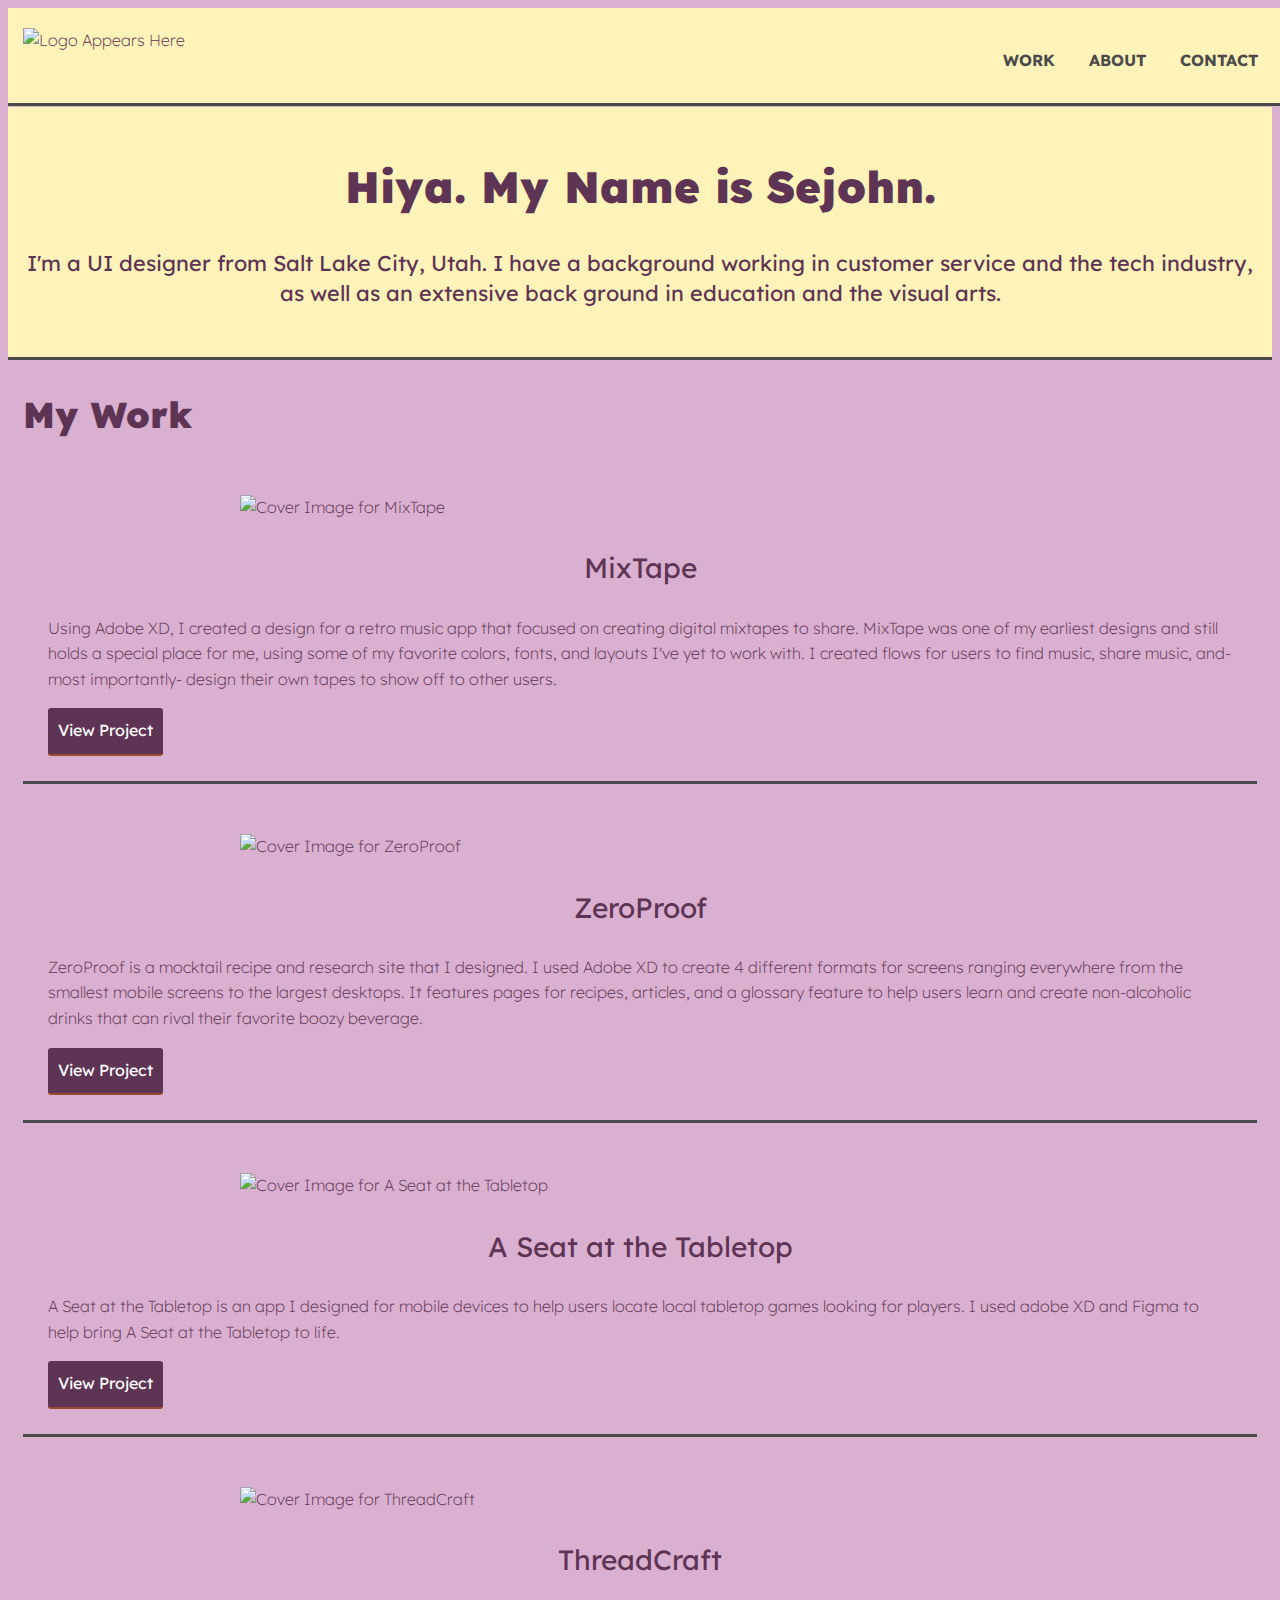
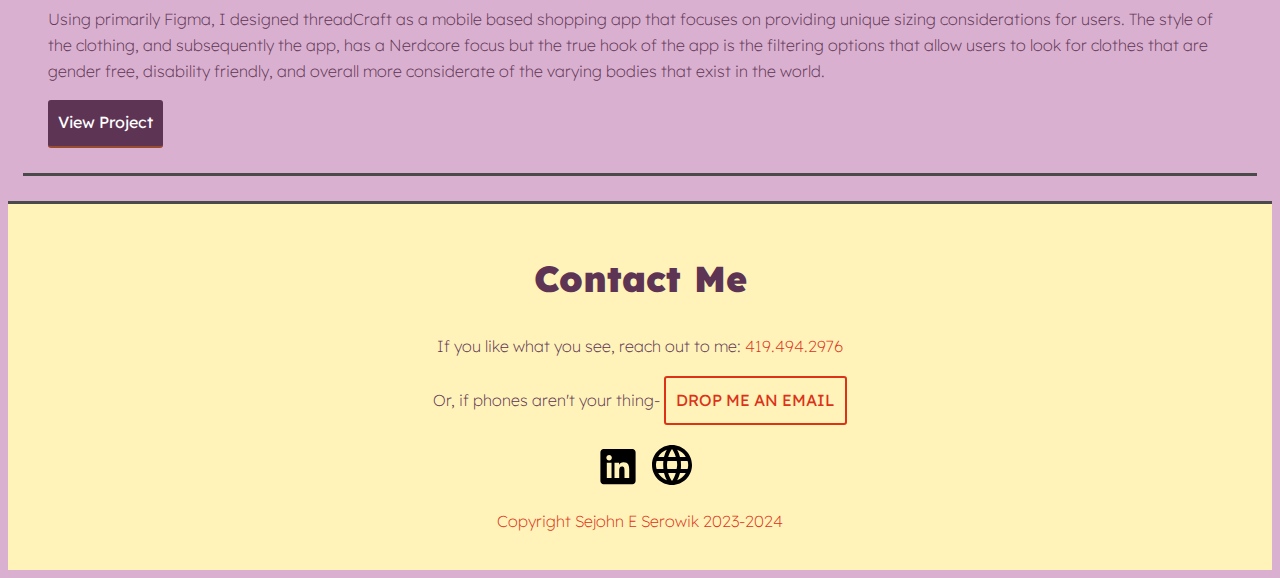
==== index.html @ 49f8db88 "MixTape sizing fixes, image restoration" ====
<!DOCTYPE html>
<html lang="en" dir="ltr">
<head>
    <meta charset="UTF-8">
    <meta name="viewport" content="width=device-width, initial-scale=1.0">
    <title>Sejohn Serowik, UI Designer</title>
    <link rel="stylesheet" type="text/css" href="https://cdnjs.cloudflare.com/ajax/libs/normalize/8.0.0/normalize.min.css">
    <link rel="stylesheet" type="text/css" href="css/style.css">
    <link rel="preconnect" href="https://fonts.googleapis.com">
    <link rel="preconnect" href="https://fonts.gstatic.com" crossorigin>
    <link href="https://fonts.googleapis.com/css2?family=Lexend:wght@200;400;900&display=swap" rel="stylesheet">
    <meta name="viewport" content="width=device-width, initial-scale=1">
</head>
<body>
    <header>
        <div class="container">
            <picture>
                <source srcset="img/Full Logo.svg" media="(max-width:767px)">
                <img src="img/Full Logo.svg" alt="Logo Appears Here" class="logo">
            </picture>
            <nav>
                <ul>
                    <li><a href="index.html">Work</a></li>
                    <li><a href="about.html">About</a></li>
                    <li><a href="#contact">Contact</a></li>
                </ul>
            </nav>
        </div>
    </header>
    <main>
        <div id="hero" >
            <div class="container">
                <section title="introduction">
                    <h1>
                    Hiya. My Name is Sejohn.
                    </h1>
                    <h4>
                    I'm a UI designer from Salt Lake City, Utah.
                    I have a background working in customer service and the tech industry, 
                    as well as an extensive back ground in education and the visual arts.
                    </h4>
                </section>
            </div>
        </div>
        <div id="projects" class="container">          
            <section title="My Work">
                <div>
                    <h2>
                        My Work
                    </h2>
                    <div class="row">
                        <article title="Project 1">
                            <!-- open row that holds (2) columns for project -->
                            <div title="column img">
                                <!-- open first column (used for image) -->
                                <picture>
                                    <source srcset="img/MixTape/MixTape Cover SVG.svg" media="(max-width:767px)">
                                    <img src="img/MixTape/MixTape Cover SVG.svg" alt="Cover Image for MixTape" class="projectcard">
                                </picture>
                            </div>
                            <div title="column txt">
                                <!-- open second column (used for text) -->
                                <h3>
                                    MixTape
                                </h3>
                                <!-- heading for the project -->
                                <p>
                                    <!-- open paragraph -->
                                    Using Adobe XD, I created a design for a retro music app that focused on creating digital
                                    mixtapes to share. MixTape was one of my earliest designs and still holds a special place for
                                    me, using some of my favorite colors, fonts, and layouts I've yet to work with. I created
                                    flows for users to find music, share music, and- most importantly- design their own tapes to
                                    show off to other users.
                                </p>
                                <!-- end paragraph -->
                                <a href="MixTape.html" class="button">View Project</a>
                                    <!-- button or link label -->
                            </div>
                            <!-- end second column -->
                        </article>
                        <!-- end row that holds (2) columns for project -->
                    </div>
                    <div class="row">
                        <article title="Project 2">
                            <!-- open row that holds (2) columns for project -->
                            <div title="column img">
                                <!-- open first column (used for image) -->
                                <picture>
                                    <source srcset="img/ZeroProof/ZeroProof Cover SVG.svg" media="(max-width:767px)">
                                    <img src="img/ZeroProof/ZeroProof Cover SVG.svg" alt="Cover Image for ZeroProof" class="projectcard">
                                </picture>
                            </div>
                            <div title="column txt">
                                <!-- open second column (used for text) -->
                                <h3>
                                    ZeroProof
                                </h3>
                                <!-- heading for the project -->
                                <p>
                                    <!-- open paragraph -->
                                    ZeroProof is a mocktail recipe and research site that I designed. I used Adobe XD to create
                                    4 different formats for screens ranging everywhere from the smallest mobile screens to the
                                    largest desktops. It features pages for recipes, articles, and a glossary feature to help users
                                    learn and create non-alcoholic drinks that can rival their favorite boozy beverage.
                                </p>
                                <!-- end paragraph -->
                                <a href="#" class="button">View Project</a>
                                <!-- button or link label -->
                            </div>
                            <!-- end second column -->
                        </article>
                        <!-- end row that holds (2) columns for project -->
                    </div>
                    <div class="row">
                        <article title="Project 3">
                            <!-- open row that holds (2) columns for project -->
                            <div title="column img">
                                <!-- open first column (used for image) -->
                                <picture>
                                    <source srcset="img/A Seat at the Tabletop/SatT Cover SVG.svg" media="(max-width:767px)">
                                    <img src="img/A Seat a the Tabletop/SatT Cover Svg.svg" alt="Cover Image for A Seat at the Tabletop" class="projectcard">
                                </picture>
                            </div>
                            <div title="column txt">
                                <!-- open second column (used for text) -->
                                <h3>
                                    A Seat at the Tabletop
                                </h3>
                                <!-- heading for the project -->
                                <p>
                                    <!-- open paragraph -->
                                    A Seat at the Tabletop is an app I designed for mobile devices to help users locate local
                                    tabletop games looking for players. I used adobe XD and Figma to help bring A Seat at the
                                    Tabletop to life.
                                </p>
                                <!-- end paragraph -->
                                <a href="#" class="button">View Project</a>
                                <!-- button or link label -->
                            </div>
                            <!-- end second column -->
                        </article>
                        <!-- end row that holds (2) columns for project -->
                    </div>
                    <div class="row">
                        <article title="Project 4">
                            <!-- open row that holds (2) columns for project -->
                            <div title="column img">
                                <!-- open first column (used for image) -->
                                <picture>
                                    <source srcset="img/ThreadCraft/ThreadCraft Cover SVG.svg" media="(max-width:767px)">
                                    <img src="img/ThreadCraft/ThreadCraft Cover SVG.svg" alt="Cover Image for ThreadCraft" class="projectcard">
                                </picture>
                            </div>
                            <div title="column txt">
                                <!-- open second column (used for text) -->
                                <h3>
                                    ThreadCraft
                                </h3>
                                <!-- heading for the project -->
                                <p>
                                    <!-- open paragraph -->
                                    Using primarily Figma, I designed threadCraft as a mobile based shopping app that focuses
                                    on providing unique sizing considerations for users. The style of the clothing, and
                                    subsequently the app, has a Nerdcore focus but the true hook of the app is the filtering
                                    options that allow users to look for clothes that are gender free, disability friendly, and
                                    overall more considerate of the varying bodies that exist in the world.
                                </p>
                                <!-- end paragraph -->
                                <a href="#" class="button">View Project</a>
                                <!-- button or link label -->
                            </div>
                            <!-- end second column -->
                        </article>
                        <!-- end row that holds (2) columns for project -->
                    </div>
                </div>

            </section>
        </div>
    </main>
    <footer id="contact">
        <div class="container">
            <!-- start footer content -->
            <h2>Contact Me</h2>
            <p>
                If you like what you see, reach out to me:
                <a href="tel:#">419.494.2976</a>
            </p>
            <div>
                Or, if phones aren't your thing-
                <a href="mailto:sejohnserowik@gmail.com" class="button contact">Drop me an Email</a>
            </div>
            <div>
                <!--Social Media Layout and Placeholders-->
                <a href="https://www.linkedin.com/in/sejohn-serowik-56a2a928a/" target="_blank">
                    <svg xmlns="http://www.w3.org/2000/svg" x="0px" y="0px" width="60" height="60" viewBox="0,0,256,156"
                    style="fill:#000000;">
                    <g transform="translate(25.6,25.6) scale(0.8,0.8)"><g fill="#000000" fill-rule="nonzero" stroke="none" stroke-width="1" stroke-linecap="butt" stroke-linejoin="miter" stroke-miterlimit="10" stroke-dasharray="" stroke-dashoffset="0" font-family="none" font-weight="none" font-size="none" text-anchor="none" style="mix-blend-mode: normal"><g transform="scale(8.53333,8.53333)"><path d="M24,4h-18c-1.105,0 -2,0.895 -2,2v18c0,1.105 0.895,2 2,2h18c1.105,0 2,-0.895 2,-2v-18c0,-1.105 -0.895,-2 -2,-2zM10.954,22h-2.95v-9.492h2.95zM9.449,11.151c-0.951,0 -1.72,-0.771 -1.72,-1.72c0,-0.949 0.77,-1.719 1.72,-1.719c0.948,0 1.719,0.771 1.719,1.719c0,0.949 -0.771,1.72 -1.719,1.72zM22.004,22h-2.948v-4.616c0,-1.101 -0.02,-2.517 -1.533,-2.517c-1.535,0 -1.771,1.199 -1.771,2.437v4.696h-2.948v-9.492h2.83v1.297h0.04c0.394,-0.746 1.356,-1.533 2.791,-1.533c2.987,0 3.539,1.966 3.539,4.522z"></path></g></g></g>
                    </svg>
                <a href="https://sejohnserowikc29a.myportfolio.com/" target="_blank">
                    <svg height="40px" version="1.1" viewBox="0 0 20 20" width="40px" xmlns="http://www.w3.org/2000/svg" xmlns:sketch="http://www.bohemiancoding.com/sketch/ns" xmlns:xlink="http://www.w3.org/1999/xlink"><title/><desc/><defs/><g fill="none" fill-rule="evenodd" id="Page-1" stroke="none" stroke-width="1"><g fill="#000000" id="Core" transform="translate(-296.000000, -296.000000)"><g id="language" transform="translate(296.000000, 296.000000)"><path d="M10,0 C4.5,0 0,4.5 0,10 C0,15.5 4.5,20 10,20 C15.5,20 20,15.5 20,10 C20,4.5 15.5,0 10,0 L10,0 Z M16.9,6 L14,6 C13.7,4.7 13.2,3.6 12.6,2.4 C14.4,3.1 16,4.3 16.9,6 L16.9,6 Z M10,2 C10.8,3.2 11.5,4.5 11.9,6 L8.1,6 C8.5,4.6 9.2,3.2 10,2 L10,2 Z M2.3,12 C2.1,11.4 2,10.7 2,10 C2,9.3 2.1,8.6 2.3,8 L5.7,8 C5.6,8.7 5.6,9.3 5.6,10 C5.6,10.7 5.7,11.3 5.7,12 L2.3,12 L2.3,12 Z M3.1,14 L6,14 C6.3,15.3 6.8,16.4 7.4,17.6 C5.6,16.9 4,15.7 3.1,14 L3.1,14 Z M6,6 L3.1,6 C4.1,4.3 5.6,3.1 7.4,2.4 C6.8,3.6 6.3,4.7 6,6 L6,6 Z M10,18 C9.2,16.8 8.5,15.5 8.1,14 L11.9,14 C11.5,15.4 10.8,16.8 10,18 L10,18 Z M12.3,12 L7.7,12 C7.6,11.3 7.5,10.7 7.5,10 C7.5,9.3 7.6,8.7 7.7,8 L12.4,8 C12.5,8.7 12.6,9.3 12.6,10 C12.6,10.7 12.4,11.3 12.3,12 L12.3,12 Z M12.6,17.6 C13.2,16.5 13.7,15.3 14,14 L16.9,14 C16,15.7 14.4,16.9 12.6,17.6 L12.6,17.6 Z M14.4,12 C14.5,11.3 14.5,10.7 14.5,10 C14.5,9.3 14.4,8.7 14.4,8 L17.8,8 C18,8.6 18.1,9.3 18.1,10 C18.1,10.7 18,11.4 17.8,12 L14.4,12 L14.4,12 Z" id="Shape"/></svg>
            </div>
            <p>
                Copyright Sejohn E Serowik 2023-2024
            </p>
        </div>
        <!-- end footer content -->
    </footer>
</body>
</html>
---- css/style.css ----
/*
Colors Used:
Primary Color (Melanie): #d9b0cf: 
Secondary Color (Eggplant): #5e3454:
Link Color (Thunderbird): #db3218:
Link Color-Hover (Pesto): #897b34:
Header/Footer BG : #fff3b9:

Fonts Used
Primary Font : Lexend
*/
header {
    background-color: #fff3b9;
    text-align: center;
    padding: 10px 0;
    border-bottom: 3px solid #4a4a4a;
    position:fixed;
    width: 100%;
  }
  nav > ul {
    list-style-type: none;
    padding: 0;
   }
  nav > ul> li {
    display: inline-block;
  }
  nav > ul > li > a {
    padding: 0 15px;
    text-transform: uppercase;
    font-weight: 700;
    color: #4a4a4a;
  }
  
body {
      background-color:#d9b0cf;
      font-family:'Lexend', sans-serif;
      font-size: 16px;
      font-weight: 200;
      line-height: 1.6;
      color: #5e3454;
  }

  main {
    padding-top: 170px;
  }
  
  h1, h2, h3, h4 {
      line-height: 1.4;
    }
    h1 {
      font-size: 2.75em;
      font-weight: 900;
    }
    
    h2 {
      font-size: 2.25em;
      font-weight: 900;
    }
    
    h3 {
      font-size: 1.75em;
      font-weight: 400;
    }
    h4 {
      font-size: 1.35em;
      font-weight: 400;
      text-align: center;
    }
  img {
      width: 100%;
    } 
  /*Buttons*/
    .button {
      display: inline-block;
      background-color: #5e3454;
      color: #ffffff !important; /* needed to override the default link color */
      font-weight: 400;
      padding: 10px;
      border-radius: 3px;
      border-bottom: 2px solid #994c30; /* width of the border, type, color */
      transition: 0.2s opacity;
    }
    .button:hover {
      opacity: 0.8; /* Reduces the opacity of the button to 80% */
      text-decoration: none;
    }
    .button.contact {
      background-color: transparent;
      color: #db3218 !important;
      text-transform: uppercase;
      border: 2px solid #db3218;
    }
    .button.contact:hover {
      background-color: #5e3454;
      color: #ffffff !important;
    }
  /* Links*/
    a {
      color: #db3218;
      text-decoration: none; /* No underlining */
    }
    a:visited { /* visited link */
      color: #db3218;
    }
    a:hover {
      color: #897b34;
      text-decoration: underline; /* Underlining when hovering over a link */
    } 
    a:hover,
    a:focus {
      color: #897b34;
      text-decoration: underline;
    }
    a:active { /* selected link */
      color: #581b04;
    }
/*Layout Styling*/
    .container {
      padding: 0 15px;
    }
    #projects .row {
      margin: 25px 0; /* 25px top and bottom, 0 left and right */
    }
    .row {
      border-bottom: 3px solid #4a4a4a;
      padding: 25px;
    }
    #hero h1 {
      text-align: center; /* Centers text */
    }
    h3 {
      text-align: center;
    }
    .logo {
      max-width: 250px;
    }
    .projectcard {
      max-width: 800px;
      display: block;
      margin-left: auto;
      margin-right: auto;
    }
    #hero {
      background-color: #fff3b9;
      padding: 20px 0;
      display: inline-block;
      width: 100%;
      border-bottom: 3px solid #4a4a4a;
    }
footer {
      background-color: #fff3b9;
      margin: 0;
      padding: 20px;
      border-top: 3px solid #4a4a4a;
      text-align: center;
    }

/* Media Queries */

/* ==============================
Medium devices (640px and larger)
================================= */
@media only screen and (min-width: 640px) {
  header {
    text-align: unset;
    padding: 20px 0 13px;
    }

  nav {
    width: auto;
    float: right;
    margin-top: 4px;
    }
  main {
    padding-top: 99px;
  }
  }

/* ==============================
Large devices (1024px or larger)
================================= */
@media only screen and (min-width: 1024px) {
}

/* ==============================
X-large devices (1440px or larger)
================================= */
@media only screen and (min-width: 1440px) {
}

/* ==============================
Extra-large devices (1920px or larger)
================================= */
@media only screen and (min-width: 1920px) {
}
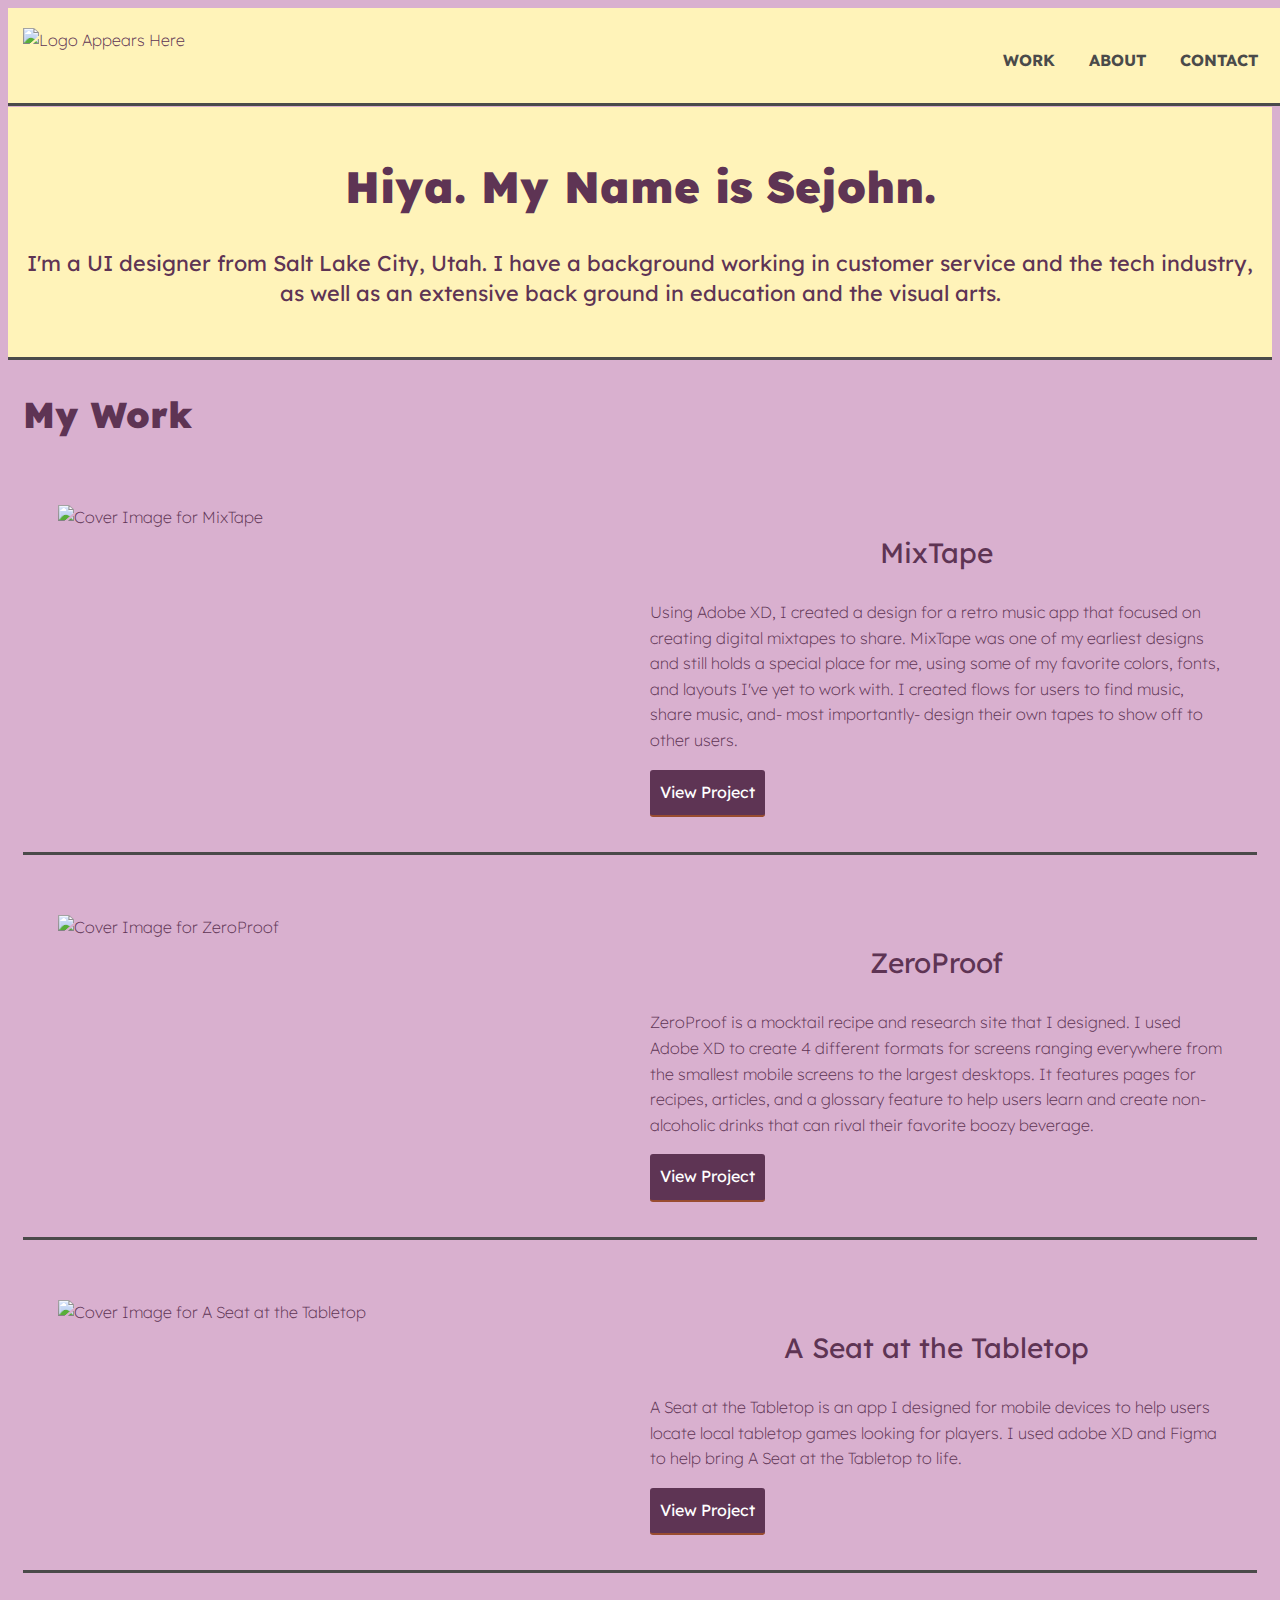
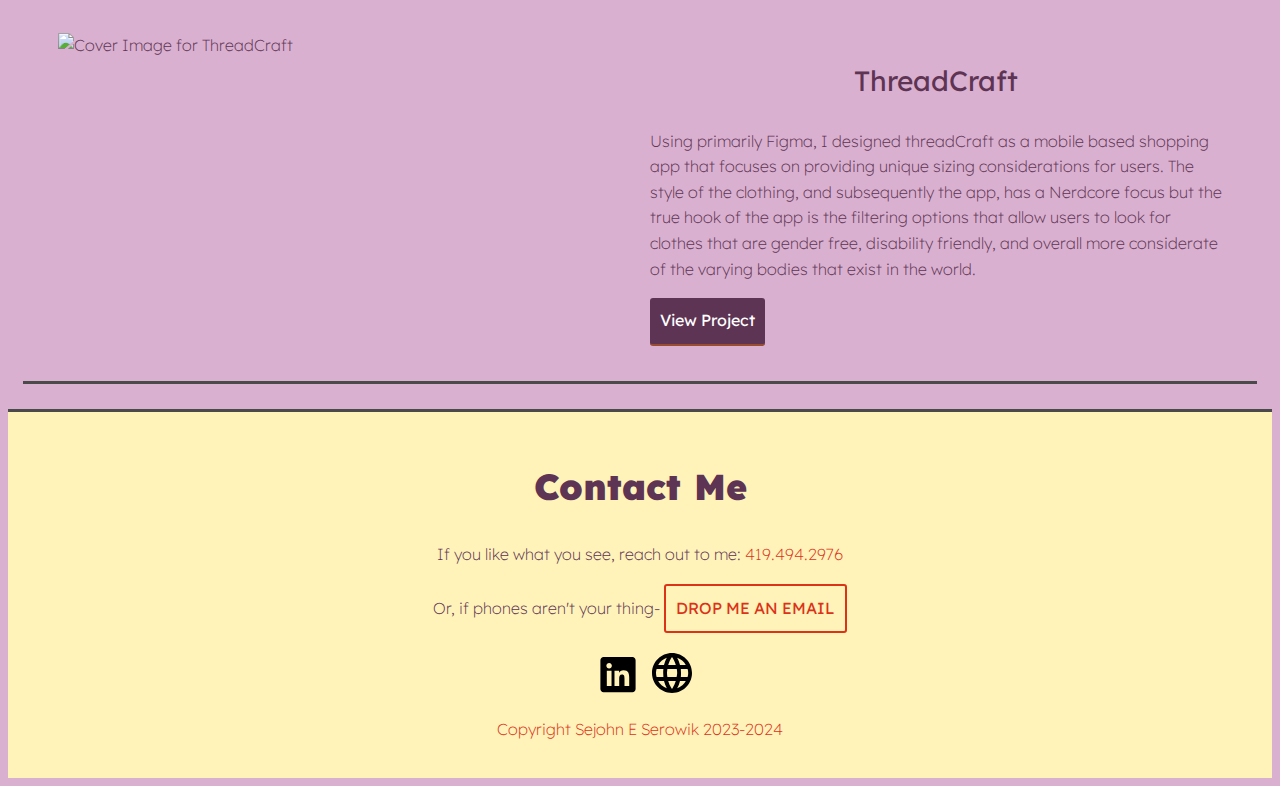
==== commit e83eb795: "added columns" ====
--- a/index.html
+++ b/index.html
@@ -49,6 +49,7 @@
                         My Work
                     </h2>
                     <div class="row">
+                        <div class="col-md-6">
                         <article title="Project 1">
                             <!-- open row that holds (2) columns for project -->
                             <div title="column img">
@@ -58,6 +59,8 @@
                                     <img src="img/MixTape/MixTape Cover SVG.svg" alt="Cover Image for MixTape" class="projectcard">
                                 </picture>
                             </div>
+                        </div>
+                        <div class="col-md-6">
                             <div title="column txt">
                                 <!-- open second column (used for text) -->
                                 <h3>
@@ -77,12 +80,14 @@
                                     <!-- button or link label -->
                             </div>
                             <!-- end second column -->
-                        </article>
-                        <!-- end row that holds (2) columns for project -->
-                    </div>
-                    <div class="row">
+                        </div>
+                        </article>
+                        
+                        <!-- end row that holds (2) columns for project -->
+                    </div>
+                    <div class="row">
+                        <div class="col-md-6">
                         <article title="Project 2">
-                            <!-- open row that holds (2) columns for project -->
                             <div title="column img">
                                 <!-- open first column (used for image) -->
                                 <picture>
@@ -90,7 +95,10 @@
                                     <img src="img/ZeroProof/ZeroProof Cover SVG.svg" alt="Cover Image for ZeroProof" class="projectcard">
                                 </picture>
                             </div>
-                            <div title="column txt">
+                        </div>
+                        <div class="col-md-6">
+                            <div title="column txt">
+                        
                                 <!-- open second column (used for text) -->
                                 <h3>
                                     ZeroProof
@@ -108,10 +116,12 @@
                                 <!-- button or link label -->
                             </div>
                             <!-- end second column -->
-                        </article>
-                        <!-- end row that holds (2) columns for project -->
-                    </div>
-                    <div class="row">
+                        </div>
+                        </article>
+                        <!-- end row that holds (2) columns for project -->
+                    </div>
+                    <div class="row">
+                        <div class="col-md-6">
                         <article title="Project 3">
                             <!-- open row that holds (2) columns for project -->
                             <div title="column img">
@@ -121,6 +131,8 @@
                                     <img src="img/A Seat a the Tabletop/SatT Cover Svg.svg" alt="Cover Image for A Seat at the Tabletop" class="projectcard">
                                 </picture>
                             </div>
+                        </div>
+                        <div class="col-md-6">
                             <div title="column txt">
                                 <!-- open second column (used for text) -->
                                 <h3>
@@ -137,11 +149,13 @@
                                 <a href="#" class="button">View Project</a>
                                 <!-- button or link label -->
                             </div>
-                            <!-- end second column -->
-                        </article>
-                        <!-- end row that holds (2) columns for project -->
-                    </div>
-                    <div class="row">
+                        </div>
+                            <!-- end second column -->
+                        </article>
+                        <!-- end row that holds (2) columns for project -->
+                    </div>
+                    <div class="row">
+                        <div class="col-md-6">
                         <article title="Project 4">
                             <!-- open row that holds (2) columns for project -->
                             <div title="column img">
@@ -151,6 +165,8 @@
                                     <img src="img/ThreadCraft/ThreadCraft Cover SVG.svg" alt="Cover Image for ThreadCraft" class="projectcard">
                                 </picture>
                             </div>
+                        </div>
+                        <div class="col-md-6">
                             <div title="column txt">
                                 <!-- open second column (used for text) -->
                                 <h3>
@@ -169,6 +185,7 @@
                                 <a href="#" class="button">View Project</a>
                                 <!-- button or link label -->
                             </div>
+                        </div>
                             <!-- end second column -->
                         </article>
                         <!-- end row that holds (2) columns for project -->
--- a/css/style.css
+++ b/css/style.css
@@ -39,7 +39,7 @@
       line-height: 1.6;
       color: #5e3454;
   }
-
+ 
   main {
     padding-top: 170px;
   }
@@ -114,7 +114,7 @@
     a:active { /* selected link */
       color: #581b04;
     }
-/*Layout Styling*/
+  /*Layout Styling*/
     .container {
       padding: 0 15px;
     }
@@ -125,6 +125,11 @@
       border-bottom: 3px solid #4a4a4a;
       padding: 25px;
     }
+    .row::after {
+      content: "";
+      clear: both;
+      display: table;
+    }
     #hero h1 {
       text-align: center; /* Centers text */
     }
@@ -135,7 +140,7 @@
       max-width: 250px;
     }
     .projectcard {
-      max-width: 800px;
+      max-width: 600px;
       display: block;
       margin-left: auto;
       margin-right: auto;
@@ -147,6 +152,11 @@
       width: 100%;
       border-bottom: 3px solid #4a4a4a;
     }
+[class*="col-"] {
+  float: left;
+  padding: 10px;
+  box-sizing: border-box;
+  } 
 footer {
       background-color: #fff3b9;
       margin: 0;
@@ -155,12 +165,13 @@
       text-align: center;
     }
 
-/* Media Queries */
+  /* Media Queries */
 
 /* ==============================
 Medium devices (640px and larger)
 ================================= */
-@media only screen and (min-width: 640px) {
+
+  @media only screen and (min-width: 640px) {
   header {
     text-align: unset;
     padding: 20px 0 13px;
@@ -174,6 +185,9 @@
   main {
     padding-top: 99px;
   }
+  .col-md-6 {
+    width: 50%;
+  }
   }
 
 /* ==============================
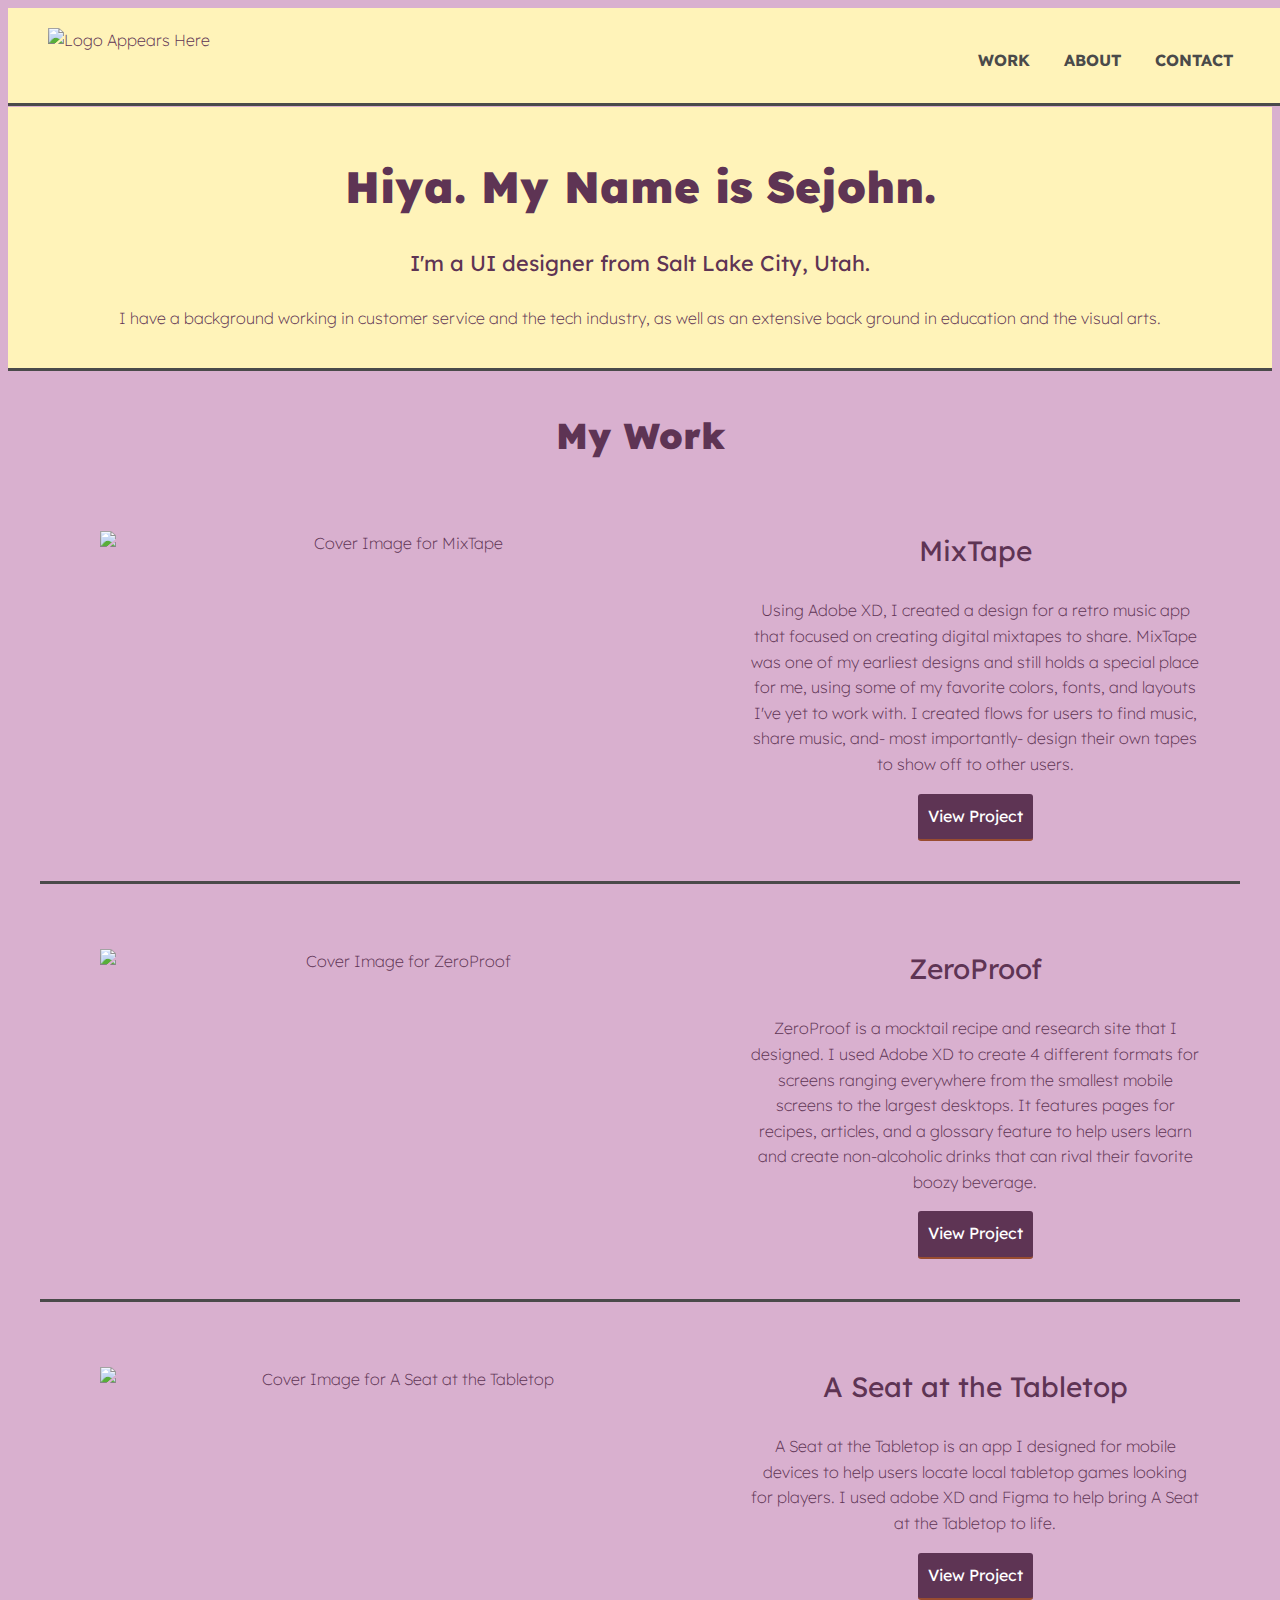
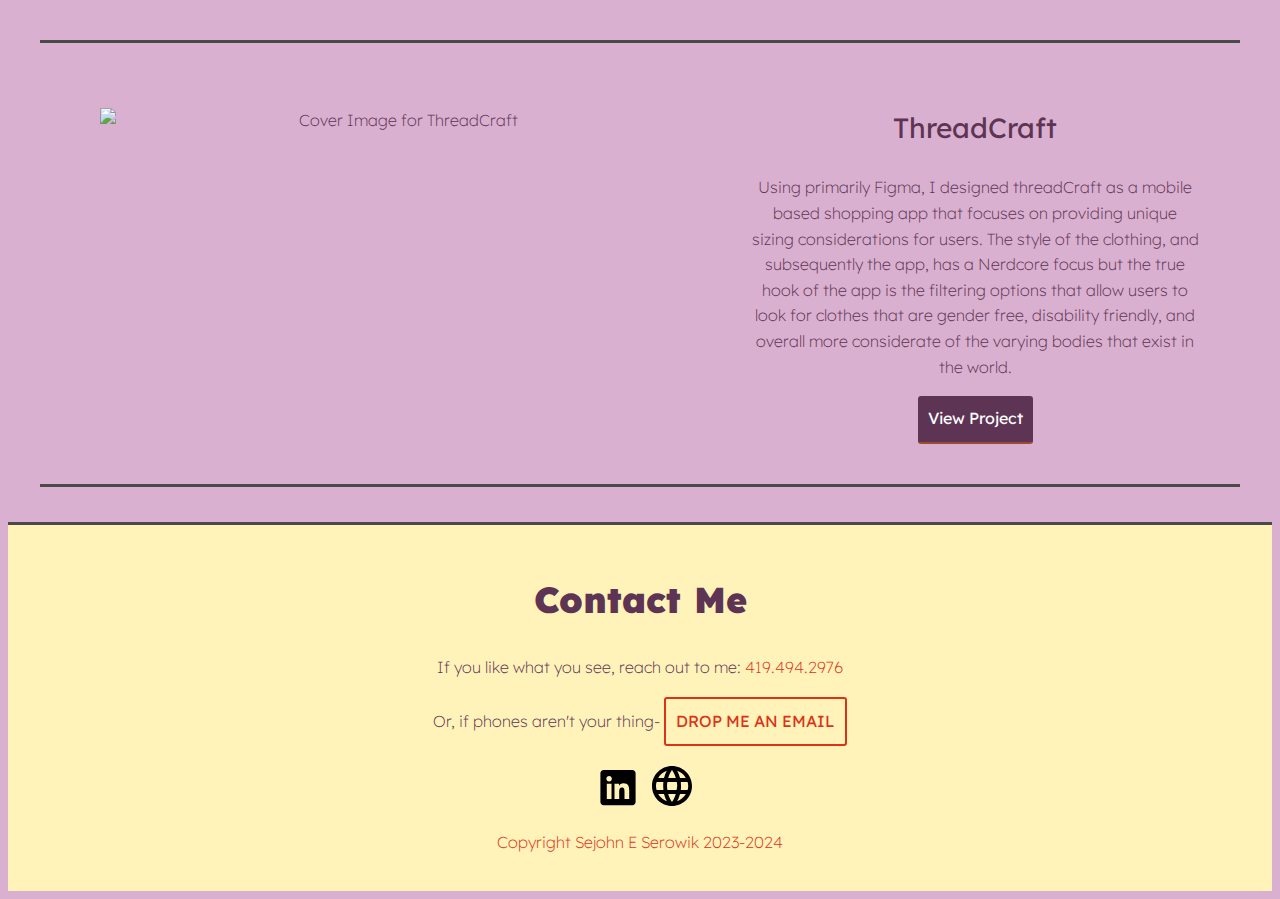
==== commit 74988025: "styling about page" ====
--- a/index.html
+++ b/index.html
@@ -36,9 +36,11 @@
                     </h1>
                     <h4>
                     I'm a UI designer from Salt Lake City, Utah.
+                    </h4>
+                    <p>
                     I have a background working in customer service and the tech industry, 
                     as well as an extensive back ground in education and the visual arts.
-                    </h4>
+                    </p>
                 </section>
             </div>
         </div>
@@ -49,7 +51,7 @@
                         My Work
                     </h2>
                     <div class="row">
-                        <div class="col-md-6">
+                        <div class="col-md-6 col-lg-7">
                         <article title="Project 1">
                             <!-- open row that holds (2) columns for project -->
                             <div title="column img">
@@ -60,7 +62,7 @@
                                 </picture>
                             </div>
                         </div>
-                        <div class="col-md-6">
+                        <div class="col-md-6 col-lg-5">
                             <div title="column txt">
                                 <!-- open second column (used for text) -->
                                 <h3>
@@ -86,7 +88,7 @@
                         <!-- end row that holds (2) columns for project -->
                     </div>
                     <div class="row">
-                        <div class="col-md-6">
+                        <div class="col-md-6 col-lg-7">
                         <article title="Project 2">
                             <div title="column img">
                                 <!-- open first column (used for image) -->
@@ -96,7 +98,7 @@
                                 </picture>
                             </div>
                         </div>
-                        <div class="col-md-6">
+                        <div class="col-md-6 col-lg-5">
                             <div title="column txt">
                         
                                 <!-- open second column (used for text) -->
@@ -121,7 +123,7 @@
                         <!-- end row that holds (2) columns for project -->
                     </div>
                     <div class="row">
-                        <div class="col-md-6">
+                        <div class="col-md-6 col-lg-7">
                         <article title="Project 3">
                             <!-- open row that holds (2) columns for project -->
                             <div title="column img">
@@ -132,7 +134,7 @@
                                 </picture>
                             </div>
                         </div>
-                        <div class="col-md-6">
+                        <div class="col-md-6 col-lg-5">
                             <div title="column txt">
                                 <!-- open second column (used for text) -->
                                 <h3>
@@ -155,7 +157,7 @@
                         <!-- end row that holds (2) columns for project -->
                     </div>
                     <div class="row">
-                        <div class="col-md-6">
+                        <div class="col-md-6 col-lg-7">
                         <article title="Project 4">
                             <!-- open row that holds (2) columns for project -->
                             <div title="column img">
@@ -166,7 +168,7 @@
                                 </picture>
                             </div>
                         </div>
-                        <div class="col-md-6">
+                        <div class="col-md-6 col-lg-5">
                             <div title="column txt">
                                 <!-- open second column (used for text) -->
                                 <h3>
--- a/css/style.css
+++ b/css/style.css
@@ -43,7 +43,6 @@
   main {
     padding-top: 170px;
   }
-  
   h1, h2, h3, h4 {
       line-height: 1.4;
     }
@@ -60,11 +59,11 @@
     h3 {
       font-size: 1.75em;
       font-weight: 400;
+      margin-top: 0;
     }
     h4 {
       font-size: 1.35em;
       font-weight: 400;
-      text-align: center;
     }
   img {
       width: 100%;
@@ -78,7 +77,8 @@
       padding: 10px;
       border-radius: 3px;
       border-bottom: 2px solid #994c30; /* width of the border, type, color */
-      transition: 0.2s opacity;
+      transition-duration: 0.2s;
+      transition-property: opacity;
     }
     .button:hover {
       opacity: 0.8; /* Reduces the opacity of the button to 80% */
@@ -125,15 +125,15 @@
       border-bottom: 3px solid #4a4a4a;
       padding: 25px;
     }
-    .row::after {
-      content: "";
-      clear: both;
-      display: table;
-    }
-    #hero h1 {
+    
+    #hero {
       text-align: center; /* Centers text */
     }
-    h3 {
+    #projects {
+      text-align: center;
+      padding: 10px;
+    }
+    #centerbutton {
       text-align: center;
     }
     .logo {
@@ -152,18 +152,29 @@
       width: 100%;
       border-bottom: 3px solid #4a4a4a;
     }
-[class*="col-"] {
-  float: left;
-  padding: 10px;
-  box-sizing: border-box;
+
+  [class*="col-"] {
+    padding: 15px;
+    box-sizing: border-box;
+    float: left;
   } 
+
+  .row::after {
+      content: "";
+      clear: both;
+      display: table;
+    }
+
 footer {
       background-color: #fff3b9;
       margin: 0;
       padding: 20px;
       border-top: 3px solid #4a4a4a;
       text-align: center;
-    }
+      content: "";
+      clear: both;
+    }
+
 
   /* Media Queries */
 
@@ -171,7 +182,7 @@
 Medium devices (640px and larger)
 ================================= */
 
-  @media only screen and (min-width: 640px) {
+  @media screen and (min-width: 640px) {
   header {
     text-align: unset;
     padding: 20px 0 13px;
@@ -188,12 +199,44 @@
   .col-md-6 {
     width: 50%;
   }
+  .container {
+    max-width: 1200px;
+    margin-left: auto;
+    margin-right: auto;
+  }
   }
 
 /* ==============================
 Large devices (1024px or larger)
 ================================= */
-@media only screen and (min-width: 1024px) {
+@media screen and (min-width: 1024px) {
+  header {
+    text-align: unset;
+    padding: 20px 0 13px;
+    }
+
+  nav {
+    width: auto;
+    float: right;
+    margin-top: 4px;
+    }
+  main {
+    padding-top: 99px;
+  }
+  .col-lg-7 {
+    width: 58.33%;
+  }
+  .col-lg-5 {
+    width: 41.66%;
+  }
+  .col-lg-2 {
+    width: 20.88%;
+  }
+  .container {
+    max-width: 1200px;
+    margin-left: auto;
+    margin-right: auto;
+  }
 }
 
 /* ==============================
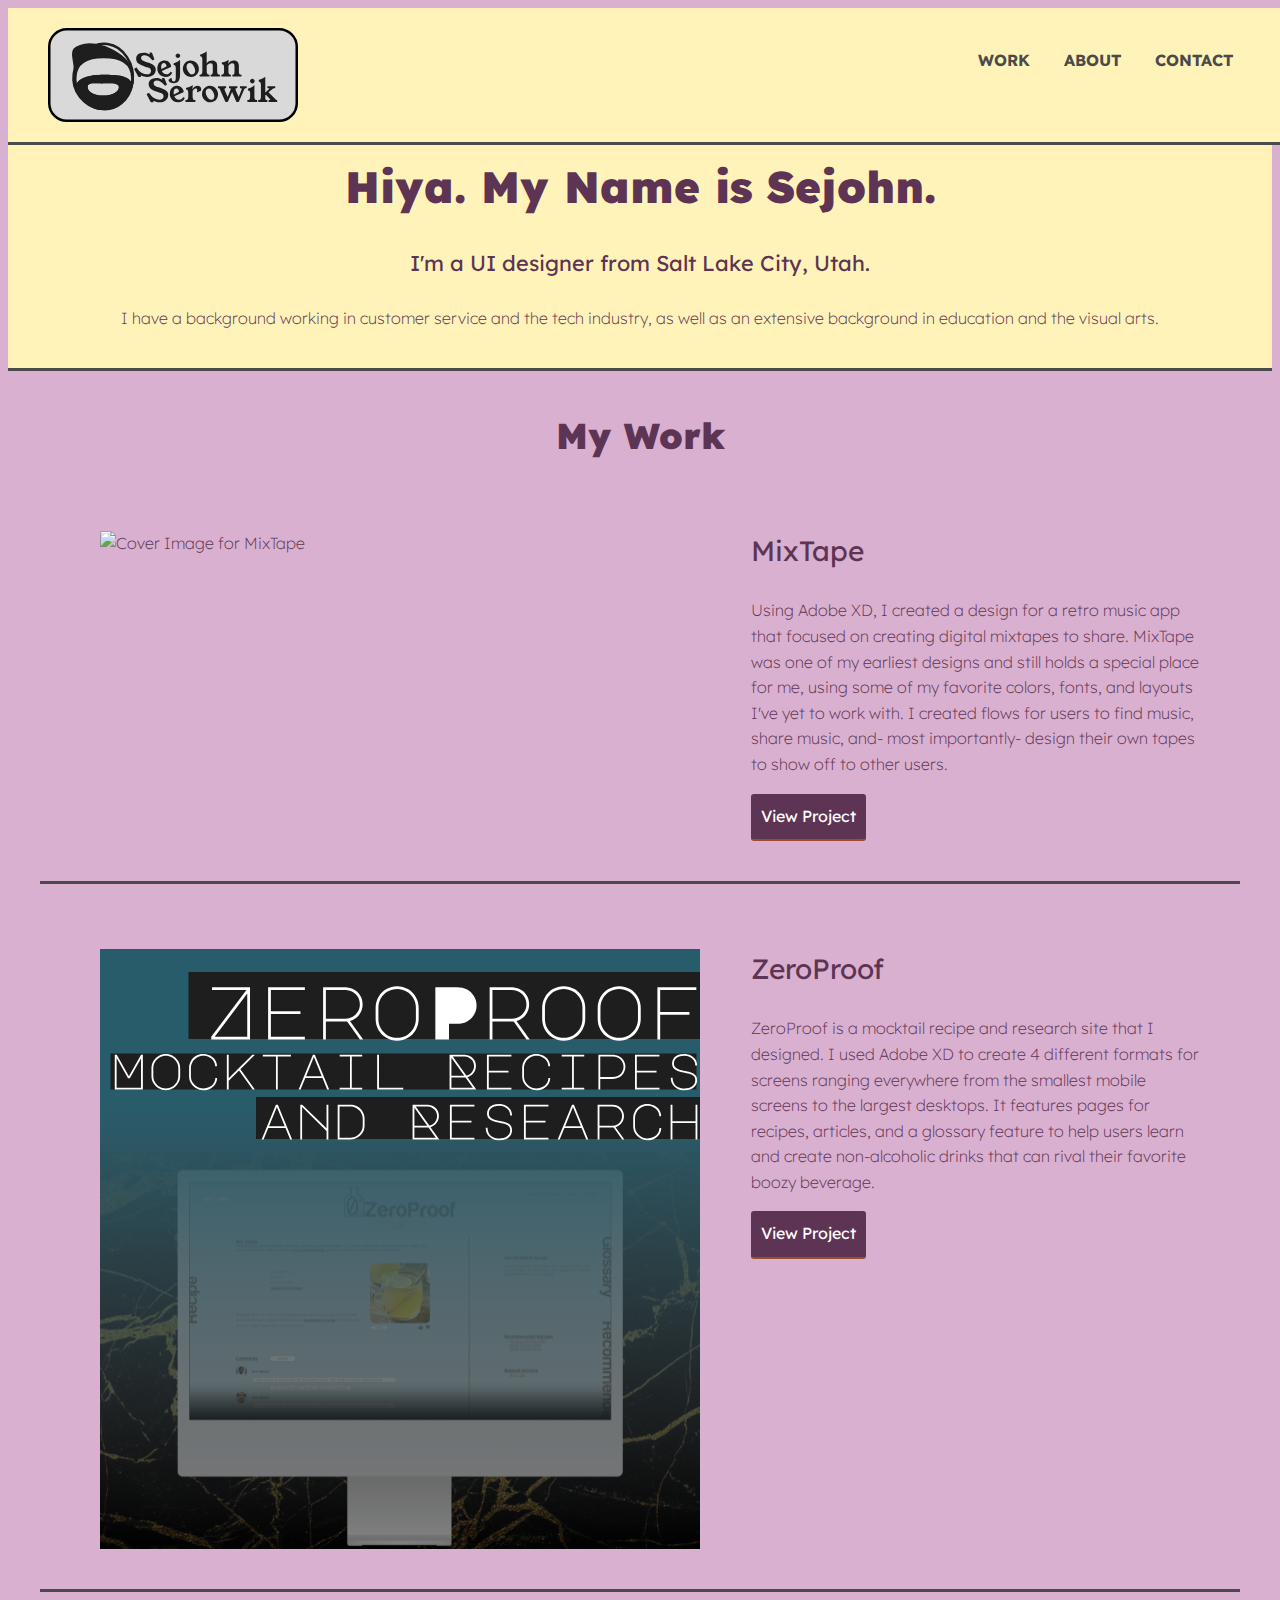
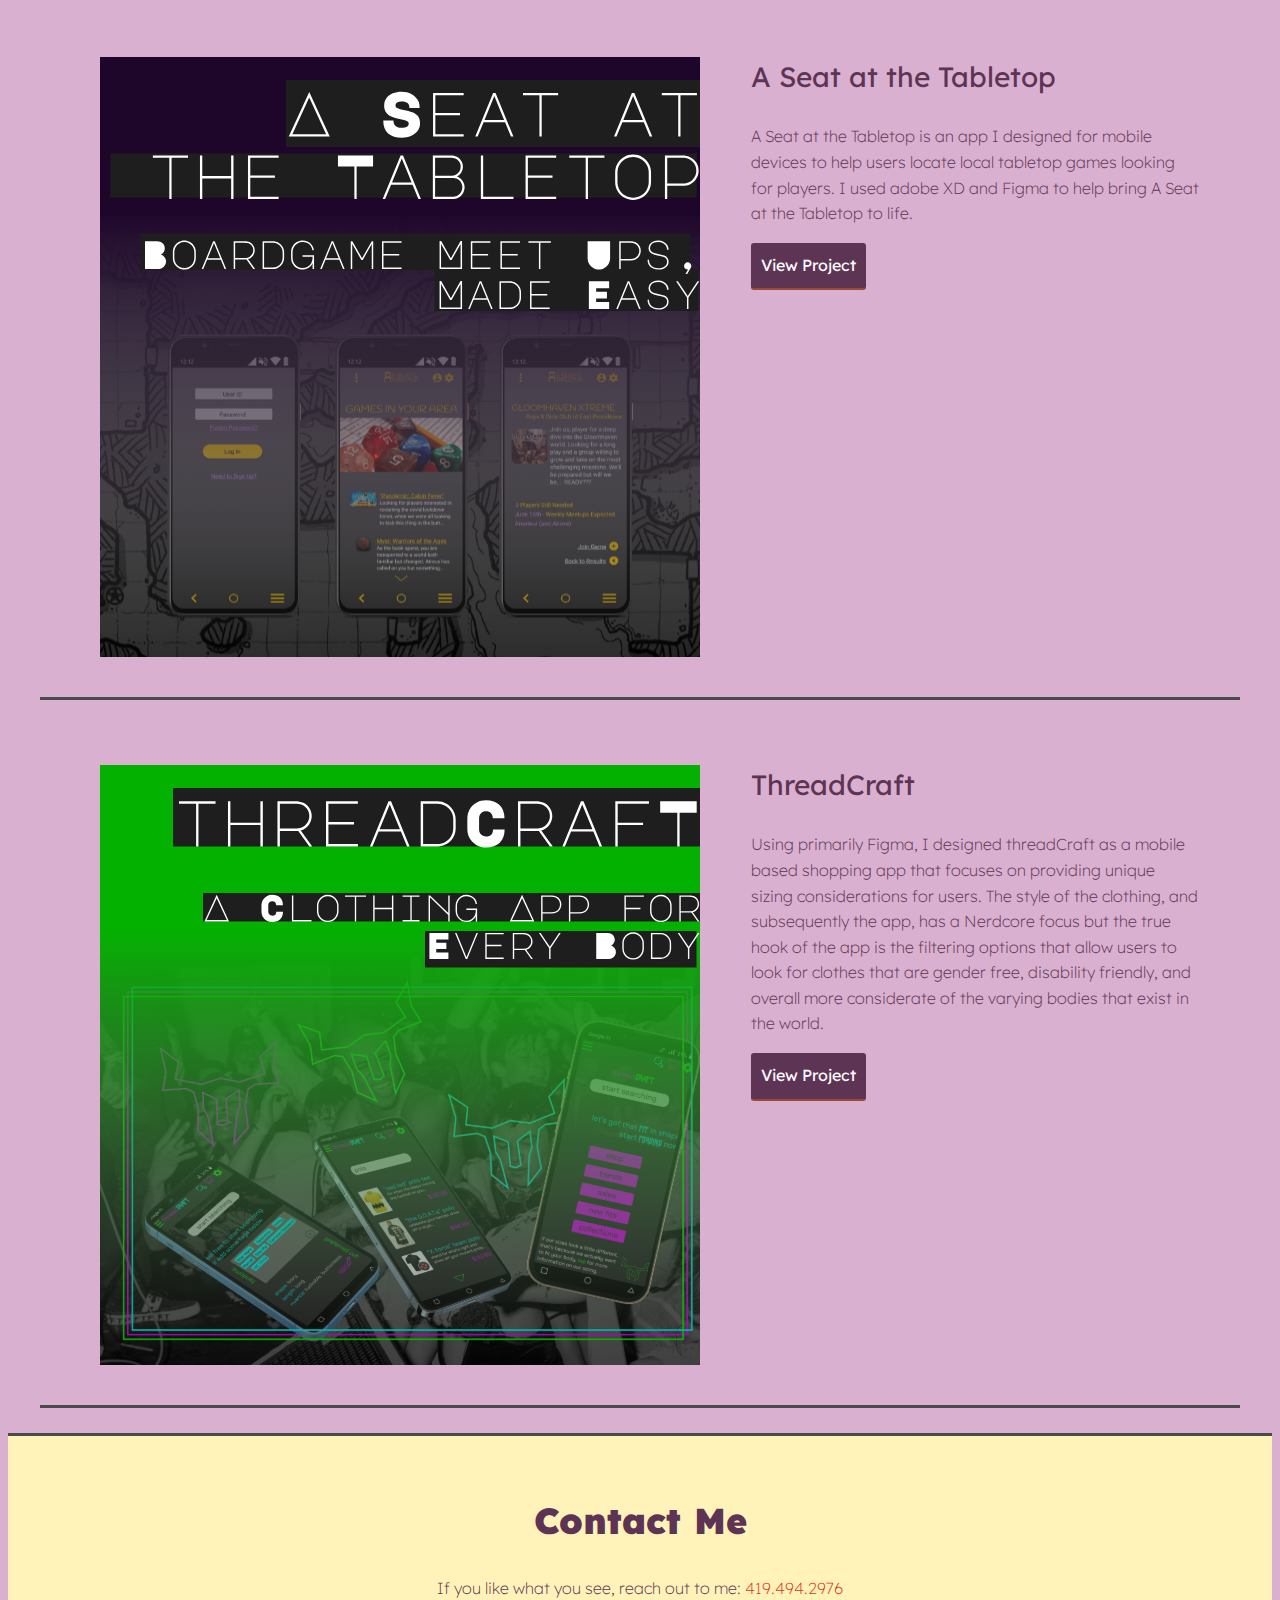
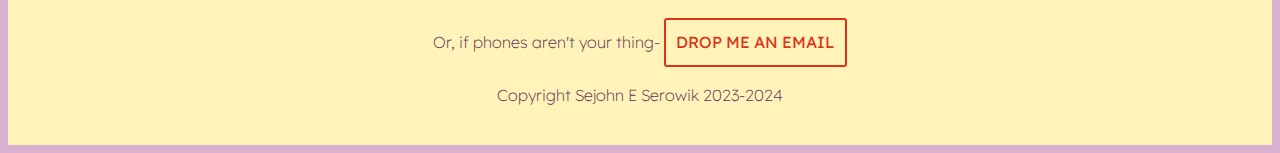
==== commit 8ff05b93: "Code Quality Checked and Corrected" ====
--- a/index.html
+++ b/index.html
@@ -1,229 +1,274 @@
 <!DOCTYPE html>
 <html lang="en" dir="ltr">
-<head>
-    <meta charset="UTF-8">
-    <meta name="viewport" content="width=device-width, initial-scale=1.0">
+  <head>
+    <meta charset="UTF-8" />
+    <meta name="viewport" content="width=device-width, initial-scale=1.0" />
     <title>Sejohn Serowik, UI Designer</title>
-    <link rel="stylesheet" type="text/css" href="https://cdnjs.cloudflare.com/ajax/libs/normalize/8.0.0/normalize.min.css">
-    <link rel="stylesheet" type="text/css" href="css/style.css">
-    <link rel="preconnect" href="https://fonts.googleapis.com">
-    <link rel="preconnect" href="https://fonts.gstatic.com" crossorigin>
-    <link href="https://fonts.googleapis.com/css2?family=Lexend:wght@200;400;900&display=swap" rel="stylesheet">
-    <meta name="viewport" content="width=device-width, initial-scale=1">
-</head>
-<body>
+    <link
+      rel="stylesheet"
+      type="text/css"
+      href="https://cdnjs.cloudflare.com/ajax/libs/normalize/8.0.0/normalize.min.css"
+    />
+    <link rel="stylesheet" type="text/css" href="css/style.css" />
+    <link rel="preconnect" href="https://fonts.googleapis.com" />
+    <link rel="preconnect" href="https://fonts.gstatic.com" crossorigin />
+    <link
+      href="https://fonts.googleapis.com/css2?family=Lexend:wght@200;400;900&display=swap"
+      rel="stylesheet"
+    />
+    <script
+      src="https://kit.fontawesome.com/7ed9dff6f1.js"
+      crossorigin="anonymous"
+    ></script>
+    <meta name="viewport" content="width=device-width, initial-scale=1" />
+  </head>
+
+  <body>
     <header>
-        <div class="container">
-            <picture>
-                <source srcset="img/Full Logo.svg" media="(max-width:767px)">
-                <img src="img/Full Logo.svg" alt="Logo Appears Here" class="logo">
-            </picture>
-            <nav>
-                <ul>
-                    <li><a href="index.html">Work</a></li>
-                    <li><a href="about.html">About</a></li>
-                    <li><a href="#contact">Contact</a></li>
-                </ul>
-            </nav>
-        </div>
+      <div class="container">
+        <div class="navtoggle" id="myNavtoggle">
+          <picture>
+            <source srcset="img/fulllogo.svg" media="(max-width:767px)" />
+            <img src="img/fulllogo.svg" alt="Logo Appears Here" class="logo" />
+          </picture>
+          <nav>
+            <ul>
+              <li><a href="index.html">Work</a></li>
+              <li><a href="about.html">About</a></li>
+              <li><a href="#contact" onclick="menuToggle()">Contact</a></li>
+              <li>
+                <a
+                  href="javascript:void(0);"
+                  class="icon"
+                  onclick="menuToggle()"
+                  ><i class="fas fa-bars"></i
+                ></a>
+              </li>
+            </ul>
+          </nav>
+        </div>
+      </div>
     </header>
     <main>
-        <div id="hero" >
-            <div class="container">
-                <section title="introduction">
-                    <h1>
-                    Hiya. My Name is Sejohn.
-                    </h1>
-                    <h4>
-                    I'm a UI designer from Salt Lake City, Utah.
-                    </h4>
-                    <p>
-                    I have a background working in customer service and the tech industry, 
-                    as well as an extensive back ground in education and the visual arts.
-                    </p>
-                </section>
-            </div>
-        </div>
-        <div id="projects" class="container">          
+      <div id="hero">
+        <div class="container">
+          <section title="introduction">
+            <h1>Hiya. My Name is Sejohn.</h1>
+            <h4>I'm a UI designer from Salt Lake City, Utah.</h4>
+            <p>
+              I have a background working in customer service and the tech
+              industry, as well as an extensive background in education and the
+              visual arts.
+            </p>
+          </section>
+        </div>
+      </div>
+      <div class="projects">
+        <div class="container">
             <section title="My Work">
                 <div>
-                    <h2>
-                        My Work
-                    </h2>
-                    <div class="row">
-                        <div class="col-md-6 col-lg-7">
-                        <article title="Project 1">
-                            <!-- open row that holds (2) columns for project -->
-                            <div title="column img">
-                                <!-- open first column (used for image) -->
-                                <picture>
-                                    <source srcset="img/MixTape/MixTape Cover SVG.svg" media="(max-width:767px)">
-                                    <img src="img/MixTape/MixTape Cover SVG.svg" alt="Cover Image for MixTape" class="projectcard">
-                                </picture>
-                            </div>
-                        </div>
-                        <div class="col-md-6 col-lg-5">
-                            <div title="column txt">
-                                <!-- open second column (used for text) -->
-                                <h3>
-                                    MixTape
-                                </h3>
-                                <!-- heading for the project -->
-                                <p>
-                                    <!-- open paragraph -->
-                                    Using Adobe XD, I created a design for a retro music app that focused on creating digital
-                                    mixtapes to share. MixTape was one of my earliest designs and still holds a special place for
-                                    me, using some of my favorite colors, fonts, and layouts I've yet to work with. I created
-                                    flows for users to find music, share music, and- most importantly- design their own tapes to
-                                    show off to other users.
-                                </p>
-                                <!-- end paragraph -->
-                                <a href="MixTape.html" class="button">View Project</a>
-                                    <!-- button or link label -->
-                            </div>
-                            <!-- end second column -->
-                        </div>
-                        </article>
-                        
-                        <!-- end row that holds (2) columns for project -->
-                    </div>
-                    <div class="row">
-                        <div class="col-md-6 col-lg-7">
-                        <article title="Project 2">
-                            <div title="column img">
-                                <!-- open first column (used for image) -->
-                                <picture>
-                                    <source srcset="img/ZeroProof/ZeroProof Cover SVG.svg" media="(max-width:767px)">
-                                    <img src="img/ZeroProof/ZeroProof Cover SVG.svg" alt="Cover Image for ZeroProof" class="projectcard">
-                                </picture>
-                            </div>
-                        </div>
-                        <div class="col-md-6 col-lg-5">
-                            <div title="column txt">
-                        
-                                <!-- open second column (used for text) -->
-                                <h3>
-                                    ZeroProof
-                                </h3>
-                                <!-- heading for the project -->
-                                <p>
-                                    <!-- open paragraph -->
-                                    ZeroProof is a mocktail recipe and research site that I designed. I used Adobe XD to create
-                                    4 different formats for screens ranging everywhere from the smallest mobile screens to the
-                                    largest desktops. It features pages for recipes, articles, and a glossary feature to help users
-                                    learn and create non-alcoholic drinks that can rival their favorite boozy beverage.
-                                </p>
-                                <!-- end paragraph -->
-                                <a href="#" class="button">View Project</a>
-                                <!-- button or link label -->
-                            </div>
-                            <!-- end second column -->
-                        </div>
-                        </article>
-                        <!-- end row that holds (2) columns for project -->
-                    </div>
-                    <div class="row">
-                        <div class="col-md-6 col-lg-7">
-                        <article title="Project 3">
-                            <!-- open row that holds (2) columns for project -->
-                            <div title="column img">
-                                <!-- open first column (used for image) -->
-                                <picture>
-                                    <source srcset="img/A Seat at the Tabletop/SatT Cover SVG.svg" media="(max-width:767px)">
-                                    <img src="img/A Seat a the Tabletop/SatT Cover Svg.svg" alt="Cover Image for A Seat at the Tabletop" class="projectcard">
-                                </picture>
-                            </div>
-                        </div>
-                        <div class="col-md-6 col-lg-5">
-                            <div title="column txt">
-                                <!-- open second column (used for text) -->
-                                <h3>
-                                    A Seat at the Tabletop
-                                </h3>
-                                <!-- heading for the project -->
-                                <p>
-                                    <!-- open paragraph -->
-                                    A Seat at the Tabletop is an app I designed for mobile devices to help users locate local
-                                    tabletop games looking for players. I used adobe XD and Figma to help bring A Seat at the
-                                    Tabletop to life.
-                                </p>
-                                <!-- end paragraph -->
-                                <a href="#" class="button">View Project</a>
-                                <!-- button or link label -->
-                            </div>
-                        </div>
-                            <!-- end second column -->
-                        </article>
-                        <!-- end row that holds (2) columns for project -->
-                    </div>
-                    <div class="row">
-                        <div class="col-md-6 col-lg-7">
-                        <article title="Project 4">
-                            <!-- open row that holds (2) columns for project -->
-                            <div title="column img">
-                                <!-- open first column (used for image) -->
-                                <picture>
-                                    <source srcset="img/ThreadCraft/ThreadCraft Cover SVG.svg" media="(max-width:767px)">
-                                    <img src="img/ThreadCraft/ThreadCraft Cover SVG.svg" alt="Cover Image for ThreadCraft" class="projectcard">
-                                </picture>
-                            </div>
-                        </div>
-                        <div class="col-md-6 col-lg-5">
-                            <div title="column txt">
-                                <!-- open second column (used for text) -->
-                                <h3>
-                                    ThreadCraft
-                                </h3>
-                                <!-- heading for the project -->
-                                <p>
-                                    <!-- open paragraph -->
-                                    Using primarily Figma, I designed threadCraft as a mobile based shopping app that focuses
-                                    on providing unique sizing considerations for users. The style of the clothing, and
-                                    subsequently the app, has a Nerdcore focus but the true hook of the app is the filtering
-                                    options that allow users to look for clothes that are gender free, disability friendly, and
-                                    overall more considerate of the varying bodies that exist in the world.
-                                </p>
-                                <!-- end paragraph -->
-                                <a href="#" class="button">View Project</a>
-                                <!-- button or link label -->
-                            </div>
-                        </div>
-                            <!-- end second column -->
-                        </article>
-                        <!-- end row that holds (2) columns for project -->
+                    <h2>My Work</h2>
+                    <div class="row">
+                    <div class="col-md-6 col-lg-7">
+                        <!-- open row that holds (2) columns for project -->
+                        <div title="column img">
+                        <!-- open first column (used for image) -->
+                        <picture>
+                            <source
+                            srcset="img/mixtape/mixtapecoversvg.svg"
+                            media="(max-width:767px)"
+                            />
+                            <img
+                            src="img/mixtape/mixtapecoversvg.svg"
+                            alt="Cover Image for MixTape"
+                            class="projectcard"
+                            />
+                        </picture>
+                        </div>
+                    </div>
+                    <div class="col-md-6 col-lg-5">
+                        <div title="column txt">
+                        <!-- open second column (used for text) -->
+                        <h3>MixTape</h3>
+                        <!-- heading for the project -->
+                        <p>
+                            <!-- open paragraph -->
+                            Using Adobe XD, I created a design for a retro music app
+                            that focused on creating digital mixtapes to share. MixTape
+                            was one of my earliest designs and still holds a special
+                            place for me, using some of my favorite colors, fonts, and
+                            layouts I've yet to work with. I created flows for users to
+                            find music, share music, and- most importantly- design their
+                            own tapes to show off to other users.
+                        </p>
+                        <!-- end paragraph -->
+                        <a href="mixtape.html" class="button">View Project</a>
+                        <!-- button or link label -->
+                        </div>
+                        <!-- end second column -->
+                    </div>
+                    <!-- end row that holds (2) columns for project -->
+                    </div>
+                    <div class="row">
+                    <div class="col-md-6 col-lg-7">
+                        <div title="column img">
+                        <!-- open first column (used for image) -->
+                        <picture>
+                            <source
+                            srcset="img/zeroproof/zeroproofcoversvg.svg"
+                            media="(max-width:767px)"
+                            />
+                            <img
+                            src="img/zeroproof/zeroproofcoversvg.svg"
+                            alt="Cover Image for ZeroProof"
+                            class="projectcard"
+                            />
+                        </picture>
+                        </div>
+                    </div>
+                    <div class="col-md-6 col-lg-5">
+                        <div title="column txt">
+                        <!-- open second column (used for text) -->
+                        <h3>ZeroProof</h3>
+                        <!-- heading for the project -->
+                        <p>
+                            <!-- open paragraph -->
+                            ZeroProof is a mocktail recipe and research site that I
+                            designed. I used Adobe XD to create 4 different formats for
+                            screens ranging everywhere from the smallest mobile screens
+                            to the largest desktops. It features pages for recipes,
+                            articles, and a glossary feature to help users learn and
+                            create non-alcoholic drinks that can rival their favorite
+                            boozy beverage.
+                        </p>
+                        <!-- end paragraph -->
+                        <a href="#" class="button">View Project</a>
+                        <!-- button or link label -->
+                        </div>
+                        <!-- end second column -->
+                    </div>
+                    <!-- end row that holds (2) columns for project -->
+                    </div>
+                    <div class="row">
+                    <div class="col-md-6 col-lg-7">
+                        <!-- open row that holds (2) columns for project -->
+                        <div title="column img">
+                        <!-- open first column (used for image) -->
+                        <picture>
+                            <source
+                            srcset="img/aseatatthetabletop/sattcoversvg.svg"
+                            media="(max-width:767px)"
+                            />
+                            <img
+                            src="img/aseatatthetabletop/sattcoversvg.svg"
+                            alt="Cover Image for A Seat at the Tabletop"
+                            class="projectcard"
+                            />
+                        </picture>
+                        </div>
+                    </div>
+                    <div class="col-md-6 col-lg-5">
+                        <div title="column txt">
+                        <!-- open second column (used for text) -->
+                        <h3>A Seat at the Tabletop</h3>
+                        <!-- heading for the project -->
+                        <p>
+                            <!-- open paragraph -->
+                            A Seat at the Tabletop is an app I designed for mobile
+                            devices to help users locate local tabletop games looking
+                            for players. I used adobe XD and Figma to help bring A Seat
+                            at the Tabletop to life.
+                        </p>
+                        <!-- end paragraph -->
+                        <a href="#" class="button">View Project</a>
+                        <!-- button or link label -->
+                        </div>
+                    </div>
+                    <!-- end second column -->
+                    <!-- end row that holds (2) columns for project -->
+                    </div>
+                    <div class="row">
+                    <div class="col-md-6 col-lg-7">
+                        <!-- open row that holds (2) columns for project -->
+                        <div title="column img">
+                        <!-- open first column (used for image) -->
+                        <picture>
+                            <source
+                            srcset="img/threadcraft/threadcraftcoversvg.svg"
+                            media="(max-width:767px)"
+                            />
+                            <img
+                            src="img/threadcraft/threadcraftcoversvg.svg"
+                            alt="Cover Image for ThreadCraft"
+                            class="projectcard"
+                            />
+                        </picture>
+                        </div>
+                    </div>
+                    <div class="col-md-6 col-lg-5">
+                        <div title="column txt">
+                        <!-- open second column (used for text) -->
+                        <h3>ThreadCraft</h3>
+                        <!-- heading for the project -->
+                        <p>
+                            <!-- open paragraph -->
+                            Using primarily Figma, I designed threadCraft as a mobile
+                            based shopping app that focuses on providing unique sizing
+                            considerations for users. The style of the clothing, and
+                            subsequently the app, has a Nerdcore focus but the true hook
+                            of the app is the filtering options that allow users to look
+                            for clothes that are gender free, disability friendly, and
+                            overall more considerate of the varying bodies that exist in
+                            the world.
+                        </p>
+                        <!-- end paragraph -->
+                        <a href="#" class="button">View Project</a>
+                        <!-- button or link label -->
+                        </div>
+                    </div>
+                    <!-- end second column -->
+                    <!-- end row that holds (2) columns for project -->
                     </div>
                 </div>
-
             </section>
         </div>
+      </div>
     </main>
     <footer id="contact">
-        <div class="container">
-            <!-- start footer content -->
-            <h2>Contact Me</h2>
-            <p>
-                If you like what you see, reach out to me:
-                <a href="tel:#">419.494.2976</a>
-            </p>
-            <div>
-                Or, if phones aren't your thing-
-                <a href="mailto:sejohnserowik@gmail.com" class="button contact">Drop me an Email</a>
-            </div>
-            <div>
-                <!--Social Media Layout and Placeholders-->
-                <a href="https://www.linkedin.com/in/sejohn-serowik-56a2a928a/" target="_blank">
-                    <svg xmlns="http://www.w3.org/2000/svg" x="0px" y="0px" width="60" height="60" viewBox="0,0,256,156"
-                    style="fill:#000000;">
-                    <g transform="translate(25.6,25.6) scale(0.8,0.8)"><g fill="#000000" fill-rule="nonzero" stroke="none" stroke-width="1" stroke-linecap="butt" stroke-linejoin="miter" stroke-miterlimit="10" stroke-dasharray="" stroke-dashoffset="0" font-family="none" font-weight="none" font-size="none" text-anchor="none" style="mix-blend-mode: normal"><g transform="scale(8.53333,8.53333)"><path d="M24,4h-18c-1.105,0 -2,0.895 -2,2v18c0,1.105 0.895,2 2,2h18c1.105,0 2,-0.895 2,-2v-18c0,-1.105 -0.895,-2 -2,-2zM10.954,22h-2.95v-9.492h2.95zM9.449,11.151c-0.951,0 -1.72,-0.771 -1.72,-1.72c0,-0.949 0.77,-1.719 1.72,-1.719c0.948,0 1.719,0.771 1.719,1.719c0,0.949 -0.771,1.72 -1.719,1.72zM22.004,22h-2.948v-4.616c0,-1.101 -0.02,-2.517 -1.533,-2.517c-1.535,0 -1.771,1.199 -1.771,2.437v4.696h-2.948v-9.492h2.83v1.297h0.04c0.394,-0.746 1.356,-1.533 2.791,-1.533c2.987,0 3.539,1.966 3.539,4.522z"></path></g></g></g>
-                    </svg>
-                <a href="https://sejohnserowikc29a.myportfolio.com/" target="_blank">
-                    <svg height="40px" version="1.1" viewBox="0 0 20 20" width="40px" xmlns="http://www.w3.org/2000/svg" xmlns:sketch="http://www.bohemiancoding.com/sketch/ns" xmlns:xlink="http://www.w3.org/1999/xlink"><title/><desc/><defs/><g fill="none" fill-rule="evenodd" id="Page-1" stroke="none" stroke-width="1"><g fill="#000000" id="Core" transform="translate(-296.000000, -296.000000)"><g id="language" transform="translate(296.000000, 296.000000)"><path d="M10,0 C4.5,0 0,4.5 0,10 C0,15.5 4.5,20 10,20 C15.5,20 20,15.5 20,10 C20,4.5 15.5,0 10,0 L10,0 Z M16.9,6 L14,6 C13.7,4.7 13.2,3.6 12.6,2.4 C14.4,3.1 16,4.3 16.9,6 L16.9,6 Z M10,2 C10.8,3.2 11.5,4.5 11.9,6 L8.1,6 C8.5,4.6 9.2,3.2 10,2 L10,2 Z M2.3,12 C2.1,11.4 2,10.7 2,10 C2,9.3 2.1,8.6 2.3,8 L5.7,8 C5.6,8.7 5.6,9.3 5.6,10 C5.6,10.7 5.7,11.3 5.7,12 L2.3,12 L2.3,12 Z M3.1,14 L6,14 C6.3,15.3 6.8,16.4 7.4,17.6 C5.6,16.9 4,15.7 3.1,14 L3.1,14 Z M6,6 L3.1,6 C4.1,4.3 5.6,3.1 7.4,2.4 C6.8,3.6 6.3,4.7 6,6 L6,6 Z M10,18 C9.2,16.8 8.5,15.5 8.1,14 L11.9,14 C11.5,15.4 10.8,16.8 10,18 L10,18 Z M12.3,12 L7.7,12 C7.6,11.3 7.5,10.7 7.5,10 C7.5,9.3 7.6,8.7 7.7,8 L12.4,8 C12.5,8.7 12.6,9.3 12.6,10 C12.6,10.7 12.4,11.3 12.3,12 L12.3,12 Z M12.6,17.6 C13.2,16.5 13.7,15.3 14,14 L16.9,14 C16,15.7 14.4,16.9 12.6,17.6 L12.6,17.6 Z M14.4,12 C14.5,11.3 14.5,10.7 14.5,10 C14.5,9.3 14.4,8.7 14.4,8 L17.8,8 C18,8.6 18.1,9.3 18.1,10 C18.1,10.7 18,11.4 17.8,12 L14.4,12 L14.4,12 Z" id="Shape"/></svg>
-            </div>
-            <p>
-                Copyright Sejohn E Serowik 2023-2024
-            </p>
-        </div>
-        <!-- end footer content -->
+      <div class="container">
+        <!-- start footer content -->
+        <h2>Contact Me</h2>
+        <p>
+          If you like what you see, reach out to me:
+          <a href="tel:#">419.494.2976</a>
+        </p>
+        <div>
+          Or, if phones aren't your thing-
+          <a href="mailto:sejohnserowik@gmail.com" class="button contact"
+            >Drop me an Email</a
+          >
+        </div>
+        <div class="webcons">
+          <!--Social Media Layout and Placeholders-->
+          <a
+            href="https://www.linkedin.com/in/sejohn-serowik-56a2a928a/"
+            target="_blank"
+          >
+            <i class="fa-brands fa-linkedin fa-2xl" style="color: #db3218"></i>
+          </a>
+          <a href="https://sejohnserowikc29a.myportfolio.com/" target="_blank">
+            <i class="fa-solid fa-globe fa-2xl" style="color: #db3218"></i>
+          </a>
+        </div>
+        <p>Copyright Sejohn E Serowik 2023-2024</p>
+      </div>
+      <!-- end footer content -->
     </footer>
-</body>
-</html>+    <script
+      src="https://code.jquery.com/jquery-3.7.1.js"
+      integrity="sha256-eKhayi8LEQwp4NKxN+CfCh+3qOVUtJn3QNZ0TciWLP4="
+      crossorigin="anonymous"
+    ></script>
+    <script src="js/scripts.js"></script>
+  </body>
+</html>
--- a/css/style.css
+++ b/css/style.css
@@ -11,8 +11,7 @@
 */
 header {
     background-color: #fff3b9;
-    text-align: center;
-    padding: 10px 0;
+    padding: 10px 0 4px;
     border-bottom: 3px solid #4a4a4a;
     position:fixed;
     width: 100%;
@@ -20,17 +19,38 @@
   nav > ul {
     list-style-type: none;
     padding: 0;
+    margin: 0;
    }
-  nav > ul> li {
-    display: inline-block;
-  }
   nav > ul > li > a {
     padding: 0 15px;
     text-transform: uppercase;
     font-weight: 700;
     color: #4a4a4a;
+  } 
+
+  .navtoggle li:not(:last-child) {
+    display: none;
+  }  
+
+  .navtoggle.responsive li  {
+    display: block;
+    text-align: right;
+    padding: 10px;
+    border-top: 1px solid rgba(255,127,80,0.5);
   }
   
+  .navtoggle.responsive li:last-child  {
+    padding: 0 0 10px;
+  }
+
+   .navtoggle li .icon {
+    position: absolute;
+    right: 10px;
+    top: 10px;
+    font-size: 30px;
+    padding-right: 10px;
+  }
+
 body {
       background-color:#d9b0cf;
       font-family:'Lexend', sans-serif;
@@ -41,7 +61,7 @@
   }
  
   main {
-    padding-top: 170px;
+    padding-top: 56px;
   }
   h1, h2, h3, h4 {
       line-height: 1.4;
@@ -54,6 +74,8 @@
     h2 {
       font-size: 2.25em;
       font-weight: 900;
+      text-align: center;
+      padding-top: 10px;
     }
     
     h3 {
@@ -68,6 +90,32 @@
   img {
       width: 100%;
     } 
+  .berlin-illustration {
+    width: 100%;
+    max-width: 100%;
+    height: auto; 
+  }
+  @keyframes color-change {
+    from {fill: #edc655;}
+    to {fill: #f76414;}
+  }
+  .sun {
+    animation: 4s color-change infinite alternate linear;
+  }
+  @keyframes cloud-move {
+    from {transform: translate(0,50px);}
+    to {transform: translate(200px,50px);}
+  }
+  .cloud-front {
+    animation: 30s cloud-move infinite alternate linear;
+  }
+  @keyframes cloud-move-reverse {
+    from {transform: translate(446px,48px);}
+    to {transform: translate(100px, 48px);}
+  }
+  .cloud-back {
+    animation: 34s cloud-move-reverse infinite alternate linear;
+  }
   /*Buttons*/
     .button {
       display: inline-block;
@@ -118,7 +166,7 @@
     .container {
       padding: 0 15px;
     }
-    #projects .row {
+    .projects .row {
       margin: 25px 0; /* 25px top and bottom, 0 left and right */
     }
     .row {
@@ -129,15 +177,11 @@
     #hero {
       text-align: center; /* Centers text */
     }
-    #projects {
-      text-align: center;
-      padding: 10px;
-    }
     #centerbutton {
       text-align: center;
-    }
+    } 
     .logo {
-      max-width: 250px;
+      max-width: 150px;
     }
     .projectcard {
       max-width: 600px;
@@ -152,19 +196,9 @@
       width: 100%;
       border-bottom: 3px solid #4a4a4a;
     }
-
-  [class*="col-"] {
-    padding: 15px;
-    box-sizing: border-box;
-    float: left;
-  } 
-
-  .row::after {
-      content: "";
-      clear: both;
-      display: table;
-    }
-
+.webcons {
+  margin-top: 10px;
+}
 footer {
       background-color: #fff3b9;
       margin: 0;
@@ -182,23 +216,50 @@
 Medium devices (640px and larger)
 ================================= */
 
-  @media screen and (min-width: 640px) {
+  @media only screen and (min-width: 640px) {
   header {
     text-align: unset;
     padding: 20px 0 13px;
     }
-
+  nav > ul> li {
+      display: inline-block;
+    }
   nav {
     width: auto;
     float: right;
     margin-top: 4px;
     }
+  nav > ul {
+      margin: 1em 0;
+    }
+  .navtoggle li:not(:last-child) {
+      display: inline-block;
+      border: none;
+      padding: 0px;
+    }
+  .navtoggle li:last-child {
+      display: none;
+    }
+
   main {
     padding-top: 99px;
   }
   .col-md-6 {
     width: 50%;
   }
+  [class*="col-"] {
+    padding: 15px;
+    box-sizing: border-box;
+    float: left;
+  } 
+  .logo {
+    max-width: 250px;
+  }
+  .row::after {
+      content: "";
+      clear: both;
+      display: table;
+    }
   .container {
     max-width: 1200px;
     margin-left: auto;
@@ -209,7 +270,7 @@
 /* ==============================
 Large devices (1024px or larger)
 ================================= */
-@media screen and (min-width: 1024px) {
+@media only screen and (min-width: 1024px) {
   header {
     text-align: unset;
     padding: 20px 0 13px;
